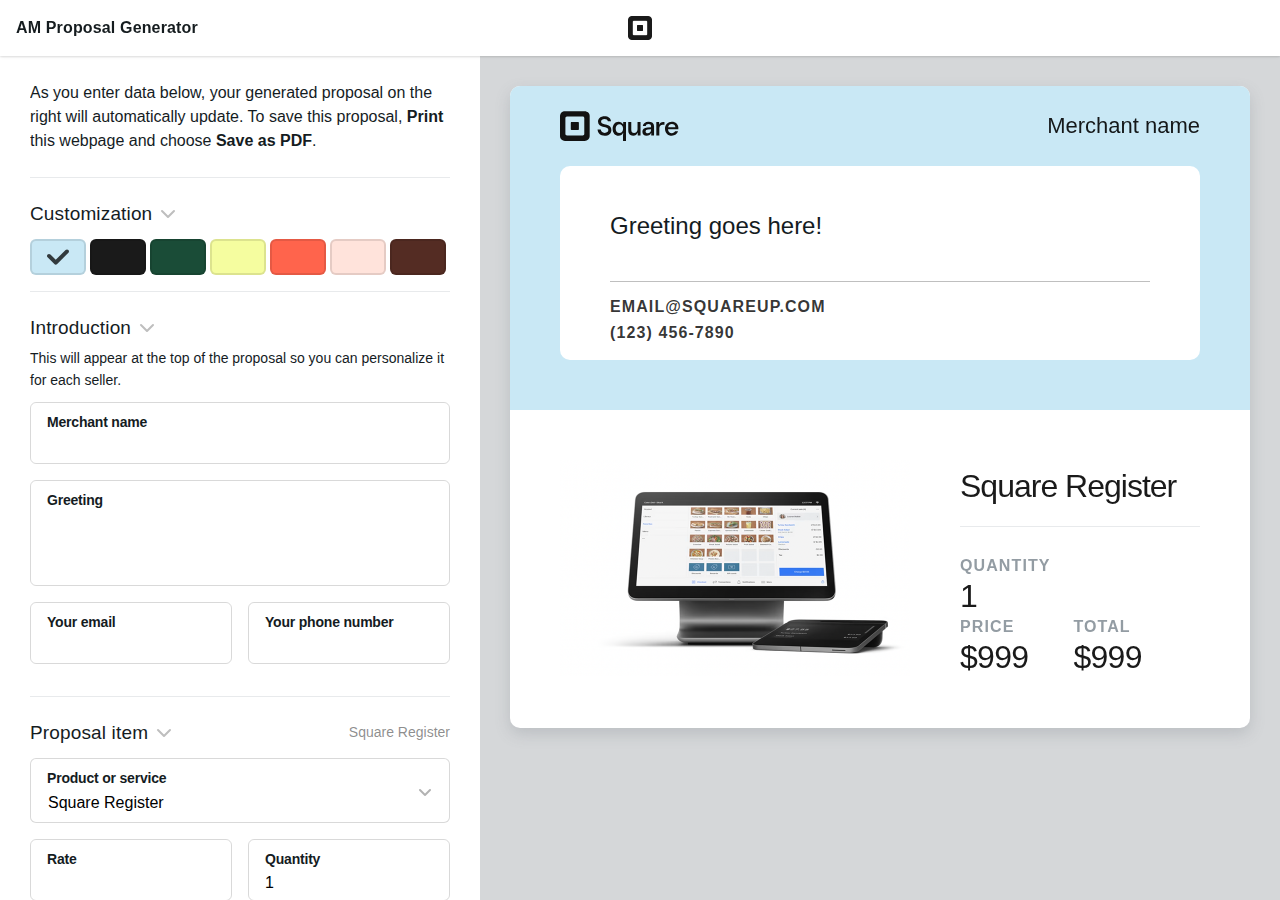
==== index.html @ faac7d54 "index" ====
<html>
<head>
	<meta http-equiv="Content-Type" content="text/html; charset=utf-8" />
	<meta name="description" content="AM Proposal Builder" />
	<meta name="author" content="Mike Rundle" />
	<meta name="viewport" content="width=device-width, initial-scale=1.0">

	<!-- <link rel="stylesheet" href="https://square-fonts-production-f.squarecdn.com/square-sans.min.css" /> -->

	<link rel="stylesheet" type="text/css" href="css/builder.css" />
	<script type="text/javascript">



	</script>
	<script src="scripts/common.js"></script>
	<script src="scripts/builder.js"></script>
</head>
<body>
	<header>
		<h1>AM Proposal Generator</h1>
	</header>
	<div class="sidebar">
		<p class="explanation">
			As you enter data below, your generated proposal on the right will automatically update. To save
			this proposal, <strong>Print</strong> this webpage and choose <strong>Save as PDF</strong>.
		</p>

		<section class="customization clearfix">
			<h2>Customization <img src="css/images/caret-down.svg" alt="Collapse section" /></h2>
			<a href="#" class="blue selected"><span></span></a>
			<a href="#" class="black reversed"><span></span></a>
			<a href="#" class="green reversed"><span></span></a>
			<a href="#" class="yellow"><span></span></a>
			<a href="#" class="orange reversed"><span></span></a>
			<a href="#" class="pink"><span></span></a>
			<a href="#" class="cocoa reversed"><span></span></a>
		</section>

		<section class="introduction">
			<h2>Introduction <img src="css/images/caret-down.svg" alt="Collapse section" /></h2>
			<p class="open">This will appear at the top of the proposal so you can personalize it for each seller.</p>
			<ul class="clearfix open">
				<li class="full">
					<label>Merchant name</label>
					<input class="merchant-name" type="text" value="" />
				</li>
				<li class="full">
					<label>Greeting</label>
					<textarea class="greeting"></textarea>
				</li>
				<li class="half">
					<label>Your email</label>
					<input class="your-email" type="text" value="" />
				</li>
				<li class="half last">
					<label>Your phone number</label>
					<input class="your-phone-number" type="text" value="" />
				</li>
			</ul>
		</section>

		<section class="proposal-item" id="393240234234">
			<h2>Proposal item <img src="css/images/caret-down.svg" alt="Collapse section" /></h2>
			<h3 class="product-name">Square Register</h3>
			<ul class="clearfix">
				<li class="full dropdown">
					<label for="item-name">Product or service</label>
					<select name="item-name" class="item-name">
						<optgroup label="Hardware">
							<option selected="selected">Square Register</option>
							<option>Square Terminal</option>
							<option>Square Stand</option>
							<option>Square Stand Mount</option>
							<option>Square Reader</option>
						</optgroup>
						<optgroup label="Services">
							<option>Square Point of Sale</option>
							<option>Square Online</option>
							<option>Square for Restaurants</option>
							<option>Square for Retail</option>
							<option>Square Appointments</option>
							<option>Square Payroll</option>
							<option>Square Invoices</option>
							<option>Square Payments</option>
							<option>Square Marketing</option>
							<option>Square Messages</option>
							<option>Square Loyalty</option>
							<option>Square Banking</option>
						</optgroup>
					</select>
				</li>
				<li class="half">
					<label for="rate">Rate</label>
					<input class="rate" name="rate" type="text" value="" />
				</li>
				<li class="half last">
					<label for="quantity">Quantity</label>
					<input class="quantity" name="quantity" type="text" value="1" />
				</li>
				<li class="half">
					<label for="price">Price</label>
					<input class="price" name="price" type="text" value="$999" />
				</li>
				<li class="half last">
					<label for="total">Total</label>
					<input class="total" name="total" type="text" value="$999" />
				</li>
				<li class="full">
					<label for="comments">Comments</label>
					<textarea class="textarea-comments" name="comments"></textarea>
				</li>
			</ul>
			<div class="buttons">
				<button class="add">Add item</button>
				<button class="remove">Remove this item</button>
			</div>
		</section>

	</div>

	<div class="preview-outer">
		<div class="preview">
			<div class="masthead blue">
				<div class="jewel">Square</div>
				<div class="merchant-name" data-default="Merchant name">Merchant name</div>
				<div class="masthead-inner">
					<h4 class="preview-greeting" data-default="Greeting goes here!">
						Greeting goes here!
						<!-- Sara,<br /><br />
						Here's a proposal that captures the new setup we talked about earlier this afternoon.<br /><br />
						Thanks!<br />
						Drake -->
					</h4>		
					<div class="contact-details">
						<h5 class="email" data-default="email@squareup.com"><a href="mailto:email@squareup.com">email@squareup.com</a></h5>
						<h5 class="phone" data-default="(123) 456-7890"><a href="tel:(123) 456-7890">(123) 456-7890</a></h5>
					</div> <!-- /contact-details -->
				</div> <!-- /masthead-inner -->
			</div> <!-- /masthead -->

			<div class="preview-items">

				<div id="preview-393240234234" class="preview-item hardware register clearfix">
					<img src="css/images/products/register@2x.png" />
					<h3 class="name">
						Square Register
						<small class="comments"></small>
					</h3>
					<ul class="details">
						<li class="rate" style="display: none;">
							<small>Rate</small>
							<big></big>
						</li>
						<li class="quantity">
							<small>Quantity</small>
							<big>1</big>
						</li>
						<li class="price">
							<small>Price</small>
							<big>$999</big>
						</li>
						<li class="total">
							<small>Total</small>
							<big>$999</big>
						</li>
					</ul>
				</div>
				<!--
				<div class="preview-item hardware terminal clearfix">
					<img src="css/images/products/terminal@2x.png" />
					<h3 class="name">Square Terminal</h3>
					<p class="comments">
						$100 discount off Terminal like we discussed on the phone
					</p>
					<ul class="details clearfix">
						<li class="quantity">
							<small>Quantity</small>
							<big>1</big>
						</li>
						<li class="price">
							<small>Price</small>
							<big>$199</big>
						</li>
						<li class="total">
							<small>Total</small>
							<big>$199</big>
						</li>
					</ul>
				</div>
				<div class="preview-item software square-point-of-sale clearfix">
					<h3 class="name">
						Square Point of Sale
					</h3>
					<p class="comments">
						asdfasdf
					</p>
					<ul class="details clearfix">
						<li class="rate">
							<small>Rate</small>
							<big>2.6% + 10&#162;</big>
						</li>
					</ul>
				</div>
				<div class="preview-item software square-payroll clearfix">
					<h3 class="name">
						Square Payroll
					</h3>
					<p class="comments">
						asdfasdf
					</p>
					<ul class="details clearfix">
						<li class="rate">
							<small>Quantity</small>
							<big>6 employees</big>
						</li>
						<li class="total">
							<small>Total</small>
							<big>$59 per month</big>
						</li>
					</ul>
				</div>
				-->
			</div>
		</div>
	</div>
</body>
</html>
---- css/builder.css ----
/**
 * AM Proposal Builder - CSS
 */

:root{--square-sans-text:"Square Sans Text VF","Square Sans Text",helvetica,arial,sans-serif;--square-sans-display:"Square Sans Display VF","Square Sans Display",helvetica,arial,sans-serif}@font-face{font-family:"Square Sans Text";src:url("https://square-fonts-production-f.squarecdn.com/square-text/SquareSansText-Regular.woff2") format("woff2"),url("https://square-fonts-production-f.squarecdn.com/square-text/SquareSansText-Regular.woff") format("woff"),url("https://square-fonts-production-f.squarecdn.com/square-text/SquareSansText-Regular.ttf") format("truetype");font-weight:400;font-style:normal;font-display:auto}@font-face{font-family:"Square Sans Text";src:url("https://square-fonts-production-f.squarecdn.com/square-text/SquareSansText-Italic.woff2") format("woff2"),url("https://square-fonts-production-f.squarecdn.com/square-text/SquareSansText-Italic.woff") format("woff"),url("https://square-fonts-production-f.squarecdn.com/square-text/SquareSansText-Italic.ttf") format("truetype");font-weight:400;font-style:italic;font-display:auto}@font-face{font-family:"Square Sans Text";src:url("https://square-fonts-production-f.squarecdn.com/square-text/SquareSansText-Medium.woff2") format("woff2"),url("https://square-fonts-production-f.squarecdn.com/square-text/SquareSansText-Medium.woff") format("woff"),url("https://square-fonts-production-f.squarecdn.com/square-text/SquareSansText-Medium.ttf") format("truetype");font-weight:500;font-style:normal;font-display:auto}@font-face{font-family:"Square Sans Text";src:url("https://square-fonts-production-f.squarecdn.com/square-text/SquareSansText-MediumItalic.woff2") format("woff2"),url("https://square-fonts-production-f.squarecdn.com/square-text/SquareSansText-MediumItalic.woff") format("woff"),url("https://square-fonts-production-f.squarecdn.com/square-text/SquareSansText-MediumItalic.ttf") format("truetype");font-weight:500;font-style:italic;font-display:auto}@font-face{font-family:"Square Sans Text";src:url("https://square-fonts-production-f.squarecdn.com/square-text/SquareSansText-SemiBold.woff2") format("woff2"),url("https://square-fonts-production-f.squarecdn.com/square-text/SquareSansText-SemiBold.woff") format("woff"),url("https://square-fonts-production-f.squarecdn.com/square-text/SquareSansText-SemiBold.ttf") format("truetype");font-weight:600;font-style:normal;font-display:auto}@font-face{font-family:"Square Sans Text";src:url("https://square-fonts-production-f.squarecdn.com/square-text/SquareSansText-SemiBoldItalic.woff2") format("woff2"),url("https://square-fonts-production-f.squarecdn.com/square-text/SquareSansText-SemiBoldItalic.woff") format("woff"),url("https://square-fonts-production-f.squarecdn.com/square-text/SquareSansText-SemiBoldItalic.ttf") format("truetype");font-weight:600;font-style:italic;font-display:auto}@font-face{font-family:"Square Sans Text";src:url("https://square-fonts-production-f.squarecdn.com/square-text/SquareSansText-Bold.woff2") format("woff2"),url("https://square-fonts-production-f.squarecdn.com/square-text/SquareSansText-Bold.woff") format("woff"),url("https://square-fonts-production-f.squarecdn.com/square-text/SquareSansText-Bold.ttf") format("truetype");font-weight:700;font-style:normal;font-display:auto}@font-face{font-family:"Square Sans Text";src:url("https://square-fonts-production-f.squarecdn.com/square-text/SquareSansText-BoldItalic.woff2") format("woff2"),url("https://square-fonts-production-f.squarecdn.com/square-text/SquareSansText-BoldItalic.woff") format("woff"),url("https://square-fonts-production-f.squarecdn.com/square-text/SquareSansText-BoldItalic.ttf") format("truetype");font-weight:700;font-style:italic;font-display:auto}@supports (font-variation-settings:normal){@font-face{font-family:"Square Sans Text VF";src:url("https://square-fonts-production-f.squarecdn.com/square-text/SquareSansText-Upright-VF.woff2") format("woff2 supports variations"),url("https://square-fonts-production-f.squarecdn.com/square-text/SquareSansText-Upright-VF.woff2") format("woff2-variations");font-weight:400 700;font-style:normal;font-display:auto}}@supports (font-variation-settings:normal){@font-face{font-family:"Square Sans Text VF";src:url("https://square-fonts-production-f.squarecdn.com/square-text/SquareSansText-Italic-VF.woff2") format("woff2 supports variations"),url("https://square-fonts-production-f.squarecdn.com/square-text/SquareSansText-Italic-VF.woff2") format("woff2-variations");font-weight:400 700;font-style:italic;font-display:auto}}@font-face{font-family:"Square Sans Display";src:url("https://square-fonts-production-f.squarecdn.com/square-display/SquareSansDisplay-Regular.woff2") format("woff2"),url("https://square-fonts-production-f.squarecdn.com/square-display/SquareSansDisplay-Regular.woff") format("woff"),url("https://square-fonts-production-f.squarecdn.com/square-display/SquareSansDisplay-Regular.ttf") format("truetype");font-weight:400;font-style:normal;font-display:auto}@font-face{font-family:"Square Sans Display";src:url("https://square-fonts-production-f.squarecdn.com/square-display/SquareSansDisplay-RegularCondensed.woff2") format("woff2"),url("https://square-fonts-production-f.squarecdn.com/square-display/SquareSansDisplay-RegularCondensed.woff") format("woff"),url("https://square-fonts-production-f.squarecdn.com/square-display/SquareSansDisplay-RegularCondensed.ttf") format("truetype");font-weight:400;font-style:normal;font-stretch:75%;font-display:auto}@font-face{font-family:"Square Sans Display";src:url("https://square-fonts-production-f.squarecdn.com/square-display/SquareSansDisplay-RegularExpanded.woff2") format("woff2"),url("https://square-fonts-production-f.squarecdn.com/square-display/SquareSansDisplay-RegularExpanded.woff") format("woff"),url("https://square-fonts-production-f.squarecdn.com/square-display/SquareSansDisplay-RegularExpanded.ttf") format("truetype");font-weight:400;font-style:normal;font-stretch:125%;font-display:auto}@font-face{font-family:"Square Sans Display";src:url("https://square-fonts-production-f.squarecdn.com/square-display/SquareSansDisplay-Medium.woff2") format("woff2"),url("https://square-fonts-production-f.squarecdn.com/square-display/SquareSansDisplay-Medium.woff") format("woff"),url("https://square-fonts-production-f.squarecdn.com/square-display/SquareSansDisplay-Medium.ttf") format("truetype");font-weight:500;font-style:normal;font-display:auto}@font-face{font-family:"Square Sans Display";src:url("https://square-fonts-production-f.squarecdn.com/square-display/SquareSansDisplay-MediumCondensed.woff2") format("woff2"),url("https://square-fonts-production-f.squarecdn.com/square-display/SquareSansDisplay-MediumCondensed.woff") format("woff"),url("https://square-fonts-production-f.squarecdn.com/square-display/SquareSansDisplay-MediumCondensed.ttf") format("truetype");font-weight:500;font-style:normal;font-stretch:75%;font-display:auto}@font-face{font-family:"Square Sans Display";src:url("https://square-fonts-production-f.squarecdn.com/square-display/SquareSansDisplay-MediumExpanded.woff2") format("woff2"),url("https://square-fonts-production-f.squarecdn.com/square-display/SquareSansDisplay-MediumExpanded.woff") format("woff"),url("https://square-fonts-production-f.squarecdn.com/square-display/SquareSansDisplay-MediumExpanded.ttf") format("truetype");font-weight:500;font-style:normal;font-stretch:125%;font-display:auto}@font-face{font-family:"Square Sans Display";src:url("https://square-fonts-production-f.squarecdn.com/square-display/SquareSansDisplay-Bold.woff2") format("woff2"),url("https://square-fonts-production-f.squarecdn.com/square-display/SquareSansDisplay-Bold.woff") format("woff"),url("https://square-fonts-production-f.squarecdn.com/square-display/SquareSansDisplay-Bold.ttf") format("truetype");font-weight:700;font-style:normal;font-display:auto}@font-face{font-family:"Square Sans Display";src:url("https://square-fonts-production-f.squarecdn.com/square-display/SquareSansDisplay-BoldCondensed.woff2") format("woff2"),url("https://square-fonts-production-f.squarecdn.com/square-display/SquareSansDisplay-BoldCondensed.woff") format("woff"),url("https://square-fonts-production-f.squarecdn.com/square-display/SquareSansDisplay-BoldCondensed.ttf") format("truetype");font-weight:700;font-style:normal;font-stretch:25%;font-display:auto}@font-face{font-family:"Square Sans Display";src:url("https://square-fonts-production-f.squarecdn.com/square-display/SquareSansDisplay-BoldExpanded.woff2") format("woff2"),url("https://square-fonts-production-f.squarecdn.com/square-display/SquareSansDisplay-BoldExpanded.woff") format("woff") url("https://square-fonts-production-f.squarecdn.com/square-display/SquareSansDisplay-BoldExpanded.ttf") format("truetype");font-weight:700;font-style:normal;font-stretch:125%;font-display:auto}@supports (font-variation-settings:normal){@font-face{font-family:"Square Sans Display VF";src:url("https://square-fonts-production-f.squarecdn.com/square-display/SquareSansDisplay-VF.woff2") format("woff2 supports variations"),url("https://square-fonts-production-f.squarecdn.com/square-display/SquareSansDisplay-VF.woff2") format("woff2-variations");font-weight:400 700;font-stretch:75% 125%;font-style:normal;font-display:auto}}

*, *:before, *:after {
	-moz-box-sizing: border-box; -webkit-box-sizing: border-box; box-sizing: border-box; }

h1, h2, h3, h4, h5, h6, form, input, ul, ol, li, img, p, fieldset { padding: 0; margin: 0; }

header, footer, section, aside, nav, article, figure { display: block; }

:root {
	--black: rgba(1,1,1,.9);
	--blue: #006AFF;

	/*font-synthesis: none;
	font-smooth: always;
	-moz-osz-font-smoothing: grayscale;
	-webkit-font-smoothing: subpixel-antialiased;*/
}

/* darkest grey 151C1F */
/* core grey 66717A */
/* core grey light 939CA3 */
/* core grey lighter D5D7D9 */
/* super light rules E8EAEC */

.clearfix:after {
	visibility: hidden;
	display: block;
	font-size: 0;
	content: "";
	clear: both;
	height: 0; }

* html .clearfix { zoom: 1; }
*:first-child+html .clearfix { zoom: 1; }

html, body {
	background: #D5D7D9;
	padding: 0;
	margin: 0;
	font: 400 14px/1.5em var(--square-sans-text);
	color: #151C1F; }

.preview-outer {
	display: block;
	position: fixed;
	overflow: scroll;
	overflow-x: hidden;
	top: 56px;
	left: 480px;
	width: calc(100vw - 480px);
	height: calc(100vh - 56px);
	padding: 30px;
	background: transparent; }

	.preview-outer::-webkit-scrollbar {
		width: 0;
		background: transparent; }

	.preview {
		width: 100%;
		box-shadow: 0px 6px 15px rgba(102, 113, 122, 0.23);
		border-radius: 10px;
		background: #fff; }

		.preview .masthead {
			border-top-left-radius: 10px;
			border-top-right-radius: 10px;
			padding: 80px 50px 50px 50px;
			position: relative; }

			.masthead .masthead-inner {
				background: #fff;
				border-radius: 10px;
				padding: 44px 50px 0 50px; }

			.masthead .jewel {
				display: block;
				position: absolute;
				top: 0;
				left: 50px;
				height: 80px;
				width: 250px;
				text-indent: -9000px;
				background: transparent url(images/square-logo.svg) center left no-repeat;
				background-size: 119px 30px; }

				.masthead.reversed .jewel {
					background-image: url(images/square-logo-white.svg); }

			.masthead .merchant-name {
				display: block;
				position: absolute;
				top: 0;
				right: 50px;
				text-align: right;
				font-family: var(--square-sans-display);
				font-weight: 400;
				font-size: 22px;
				color: var(--black);
				line-height: 80px; }

				.masthead.reversed .merchant-name {
					color: #fff; }

			.masthead.cocoa {
				background: #542C23; }

			.masthead.pink {
				background: #FFE3DB; }

			.masthead.orange {
				background: #FF644C; }

			.masthead.yellow {
				background: #F5FD9F; }

			.masthead.green {
				background: #1A4C37; }

			.masthead.black {
				background: var(--black); }

			.masthead.blue {
				background: #C9E8F5; }

		.preview .preview-items {
			padding: 50px 50px 1px 50px; }

		.preview .preview-item {
			display: block;
			clear: both;
			position: relative;
			margin: 0 0 50px 0; }

			.preview .preview-item.hardware {
				padding-left: 400px;
				min-height: 216px; }

			.preview .preview-item.software {
				position: relative;
				padding: 0;
				border-radius: 10px;
				overflow: hidden;
				height: 432px;
				margin: 0 0 50px 0; }

				.preview-item.software img {
					display: none !important; }

				.preview-item.software.square-point-of-sale {
					background: transparent url(images/products/pos@2x.png) center center no-repeat;
					background-size: cover; }

				.preview-item.software.square-payroll {
					background: transparent url(images/products/payroll@2x.png) center center no-repeat;
					background-size: cover; }

				.preview-item.software.square-online {
					background: transparent url(images/products/square-online@2x.jpg) center center no-repeat;
					background-size: cover; }

				.preview-item.software.square-for-restaurants {
					background: transparent url(images/products/square-for-restaurants@2x.jpg) center center no-repeat;
					background-size: cover; }		
					
				.preview-item.software.square-for-retail {
					background: transparent url(images/products/square-for-retail@2x.jpg) center center no-repeat;
					background-size: cover; }

				.preview-item.software.square-appointments {
					background: transparent url(images/products/square-appointments@2x.jpg) center center no-repeat;
					background-size: cover; }

				.preview-item.software.square-invoices {
					background: transparent url(images/products/square-invoices@2x.jpg) center center no-repeat;
					background-size: cover; }

				.preview-item.software.square-payments {
					background: transparent url(images/products/square-payments@2x.jpg) center center no-repeat;
					background-size: cover; }

				.preview-item.software.square-marketing {
					background: transparent url(images/products/square-marketing@2x.jpg) center center no-repeat;
					background-size: cover; }

				.preview-item.software.square-messages {
					background: transparent url(images/products/square-messages@2x.jpg) center center no-repeat;
					background-size: cover; }

				.preview-item.software.square-loyalty {
					background: transparent url(images/products/square-loyalty@2x.jpg) center center no-repeat;
					background-size: cover; }

				.preview-item.software.square-banking {
					background: transparent url(images/products/square-banking@2x.jpg) center center no-repeat;
					background-size: cover; }

				.preview-item.software h3 {
					position: absolute;
					bottom: 131px;
					left: 50px;
					right: 50px;
					padding: 0 0 14px 0;
					margin: 0;
					font-size: 32px;
					color: #fff;

					font: var(--square-sans-display);
					font-size: 32px;
					color: #fff;
					font-weight: 500;
					letter-spacing: -1px;
					line-height: 32px;

					-webkit-font-smoothing: antialiased;
					border-bottom: 1px solid rgba(255,255,255,.25); }

					.preview-item.software h3 small.comments {
						display: block;
						padding: 6px 0;
						margin: 0;
						-webkit-font-smoothing: antialiased;
						color: rgba(255,255,255,.75);
						font-size: 16px;
						line-height: 24px;
						font-weight: 400; }

				.preview-item.software ul.details {
					display: block;
					position: absolute;
					bottom: 40px;
					left: 50px;
					right: 50px;

					list-style: none;
					padding: 30px 0 0 0;
					margin: 0; }

					.preview-item.software ul.details li {
						display: block;
						float: left;
						height: 61px;
						padding: 0;
						margin: 0 60px 0 0; }

						.preview-item.software ul.details li small {
							display: block;
							text-transform: uppercase;

							font-size: 16px;
							font-family: var(--square-sans-display);
							font-weight: 600;
							letter-spacing: 1.1px;
							font-style: normal;
							font-stretch: 125%;
							font-display: auto;
							text-transform: uppercase;
							line-height: 1em;

							/*
							
							-webkit-font-smoothing: antialiased;
							*/
							
							padding: 0;
							margin: 0 0 10px 0;
							color: rgba(255,255,255,.75); }

						.preview-item.software ul.details li big {
							font: var(--square-sans-display);
							font-weight:500;font-style:normal;font-stretch:125% !important;
							
							
							display: block;
							
							font-size: 32px;
							
							letter-spacing: -0.7px;
							-webkit-font-smoothing: antialiased;
							display: block;
						
							color: #fff; }




			.preview-item.hardware img {
				display: block;
				position: absolute;
				top: 0;
				left: 0;
				width: 350px; }

			.preview-item.hardware h3 {
				font: var(--square-sans-display);
				font-size: 32px;
				color: var(--black);
				padding: 10px 0 12px 0;
				margin: 0 0 28px 0;
				
				font-weight: 500;
				letter-spacing: -1px;
				line-height: 32px;
				border-bottom: 1px solid #E8EAEC; }

				.preview-item.hardware h3 small.comments {
					display: block;
					padding: 6px 0;
					margin: 0;
					-webkit-font-smoothing: antialiased;
					letter-spacing: 0;
					font-size: 16px;
					line-height: 24px;
					font-weight: 400; }

			.preview-item.hardware ul.details {
				display: block;
				list-style: none;
				padding: 0;
				margin: 0; }

				.preview-item.hardware ul.details li {
					display: block;
					float: left;
					height: 61px;
					padding: 0;
					margin: 0 45px 0 0; }

					.preview-item.hardware ul.details li small {
						display: block;

						font-size: 16px;
						font-family: var(--square-sans-display);
						font-weight: 600;
						letter-spacing: 1.1px;
						font-style: normal;
						font-stretch: 125%;
						font-display: auto;
						text-transform: uppercase;

						/*
						text-transform: uppercase;
						font-size: 18px;
						-webkit-font-smoothing: antialiased;
						line-height: 1em;
						font-weight: 700;
						*/
						padding: 0;
						margin: 0 0 10px 0;
						color: #939CA3; }

					.preview-item.hardware ul.details li big {
						
						font: var(--square-sans-display);
						font-weight:500;font-style:normal;font-stretch:125% !important;
						
						color: var(--black);
						display: block;
						
						font-size: 32px;
						
						letter-spacing: -0.7px; }





		.preview h4 {
			padding: 0;
			margin: 0 0 40px 0;
			font-size: 24px;
			font-weight: 400;
			-webkit-font-smoothing: antialiased;
			line-height: 1.3em; }

		.preview .contact-details {
			padding: 14px 0 12px 0;
			border-top: 1px solid rgba(0,0,0,.25); }

			.contact-details h5 {
				display: block;
				font-size: 16px;
				font-family: var(--square-sans-display);
				font-weight: 600;
				letter-spacing: 1.1px;
				font-style: normal;
				font-stretch: 125%;
				font-display: auto;
				text-transform: uppercase;
				padding-bottom: 5px;
				margin: 0;
				color: rgba(0,0,0,.8); }

				.contact-details h5 a {
					transition: color 150ms ease-in-out;
					text-decoration: none;
					color: rgba(0,0,0,.8); }

					.contact-details h5 a:hover {
						color: var(--blue); }
		
		/*

			.preview h5 {
				display: block;
				float: left;
				height: 32px;
				padding: 0 30px 0 0;
				margin: 0;
				text-align: left;
				line-height: 32px;
				color: #000;
				font-weight: 500;
				font-size: 16px; }

				.preview h5 a {
					color: #000;
					text-decoration: none;
					border-bottom: 1px solid rgba(0,0,0,.25); }

		.preview h5.email {
			background: transparent url(images/email-icon@2x.png) left center no-repeat;
			background-size: 24px 24px;
			padding-left: 32px; }

		.preview h5.phone {
			background: transparent url(images/phone-icon@2x.png) left center no-repeat;
			background-size: 24px 24px;
			padding-left: 32px; } */

.sidebar {
	display: block;
	position: fixed;
	overflow: scroll;
	overflow-x: hidden;
	padding-top: 25px;
	padding-bottom: 25px;
	top: 56px;
	left: 0;
	bottom: 0;
	width: 480px;
	background: #fff; }

	.sidebar::-webkit-scrollbar {
		width: 0;  /* Remove scrollbar space */
		background: transparent;  /* Optional: just make scrollbar invisible */ }

	.sidebar section {
		display: block;
		position: relative;
		margin: 0 30px 0 30px;
		padding: 26px 0 16px 0;
		border-bottom: 1px solid #E8EAEC; }

		section.customization a {
			float: left;
			display: block;
			cursor: hand;
			background: #fff;
			position: relative;
			width: 56px;
			height: 36px;
			border: 2px solid rgba(0,0,0,.1);
			background: yellow;
			transition: transform 150ms ease-in-out;
			border-radius: 6px;
			margin: 0 4px 0 0; }

			section.customization a.closed {
				display: none; }

			section.customization a:last-child {
				margin-right: 0; }

			section.customization a.cocoa {
				background: #542C23; }

			section.customization a.pink {
				background: #FFE3DB; }

			section.customization a.orange {
				background: #FF644C; }

			section.customization a.yellow {
				background: #F5FD9F; }

			section.customization a.green {
				background: #1A4C37; }

			section.customization a.blue {
				background: #C9E8F5; }

			section.customization a.black {
				background: var(--black); }

			section.customization a:hover {
				cursor: hand;
				transform: scale(1.08,1.08); }

			section.customization a span {
				display: none;
				position: absolute;
				cursor: hand;
				opacity: .75;
				top: 0;
				left: 0;
				right: 0;
				bottom: 0;
				background: transparent url(images/icon-check-black.svg) center center no-repeat;
				background-size: 24px 24px; }

				section.customization a.reversed span {
					background-image: url(images/icon-check-white.svg); }

				section.customization a.selected span {
					display: block; }


		section .buttons {
			display: block;
			height: 40px;
			position: relative; }

			.buttons button {
				order:none;
				background-image:none;
				background-color:transparent;
				-webkit-box-shadow: none;
				-moz-box-shadow: none;
				box-shadow: none;
				outline: none;
				/* overrides */

				display: block;
				-webkit-font-smoothing: antialiased;
				border: none;
				height: 40px;
				font-family: inherit;
				font-weight: 600;
				padding: 0 12px;
				margin: 0;
				border-radius: 6px;
				font-size: 14px;
				line-height: 40px;
				transition: transform 150ms ease-in-out;
				text-align: center; }

				.buttons button.add {
					position: absolute;
					top: 0;
					right: 0;
					bottom: 0;
					color: #fff;
					background: #005AD9; }

				.buttons button.remove {
					position: absolute;
					top: 0;
					left: 0;
					bottom: 0;
					background: rgba(0,0,0,.05);
					color: #005AD9; }

				.buttons button:hover {
					cursor: hand;
					transform: scale(1.08,1.08); }

		section ul {
			padding: 0;
			margin: 0;
			list-style: none; }

			section ul.closed {
				display: none; }

			section ul li {
				display: block;
				transition: border 150ms ease-in-out;
				border-radius: 6px;
				border: 1px solid rgba(0, 0, 0, 0.15);
				padding: 12px 16px 8px 16px;
				margin: 0 0 16px 0; }

				section ul li:hover {
					border-color: rgba(0,0,0,0.3); }

				section ul li:has(*:focus) {
					border-color: var(--blue); }

				section ul li.half {
					width: 202px;
					float: left;
					margin-right: 16px; }

					section ul li.half.last {
						margin-right: 0; }

				section ul li.full {
					clear: both; }

				section ul li.dropdown {
					background: transparent url(images/caret@2x.png) 96% center no-repeat;
					background-size: 16px 16px; }

				section ul li select {
					border:none;
					background-image:none;
					background-color:transparent;
					-webkit-box-shadow: none;
					-moz-box-shadow: none;
					box-shadow: none;
					outline: none;
					-webkit-appearance: none;
					-moz-appearance: none;
					text-indent: 1px;
					text-overflow: '';

					/* overrides */
					-webkit-font-smoothing: antialiased;
					width: 100%;
					font-weight: 400;
					font-family: inherit;
					font-size: 16px;
					padding: 9px 0 3px 0; }

				section ul li textarea {
					border:none;
					background-image:none;
					background-color:transparent;
					-webkit-box-shadow: none;
					-moz-box-shadow: none;
					box-shadow: none;
					outline: none;

					/* overrides */
					margin-left: -2px;
					text-indent: 0;
					height: 70px;
					font-weight: 400;
					font-family: inherit;
					font-size: 16px;
					width: 100%;
					line-height: 24px;
					-webkit-font-smoothing: antialiased;
					overflow: hidden;
					resize: none; }

				section ul li input[type="text"] {
					border:none;
					background-image:none;
					background-color:transparent;
					-webkit-box-shadow: none;
					-moz-box-shadow: none;
					box-shadow: none;
					outline: none;

					/* overrides */
					-webkit-font-smoothing: antialiased;
					padding: 5px 0 2px 0;
					font-weight: 400;
					font-size: 16px;
					width: 100%;
					margin-bottom: -5px;
					line-height: 24px; }

				section ul li label {
					display: block;
					background: transparent;
					-webkit-font-smoothing: antialiased;
					font-size: 14px;
					letter-spacing: -0.2px;
					font-weight: 600;
					font-size: 14px;
					line-height: 14px;
					padding: 0;
					margin: 0 0 0 0; }

		section h3 {
			position: absolute;
			top: 28px;
			right: 0;
			text-align: right;
			padding: 0;
			margin: 0;
			font-family: var(--square-sans-text);
			font-weight: normal;
			font-size: 14px;
			line-height: 1em;
			color: var(--black);
			opacity: .5; }


		section h2 {
			font-family: var(--square-sans-display);
			font-weight: 500;
			font-size: 19px;
			line-height: 1em;
			letter-spacing: 0.15px;
			cursor: hand;
			margin-bottom: 16px; }

			section h2 img {
				transition: all 200ms ease-in-out;
				position: relative;
				top: 2px;
				left: 2px;
				opacity: .25; }

				section h2 img.closed {
					transform: rotate(180deg); }

				section h2:hover img {
					opacity: 1; }

			section h2 + p {
				margin-top: -6px; }

		section p {
			-webkit-font-smoothing: antialiased;
			font-weight: 400;
			font-size: 14px;
			line-height: 22px;
			padding: 0 0 11px 0;
			margin: 0; }

			section p.closed {
				display: none; }

	.sidebar p.explanation {
		margin: 0 30px;
		padding: 0 0 24px 0;
		border-bottom: 1px solid #E8EAEC;
		font-size: 16px;
		line-height: 24px; }

		.sidebar p.explanation strong {
			font-family: var(--square-sans-display);
			font-weight: bold; }

header {
	z-index: 1000;
	display: block;
	position: absolute;
	top: 0;
	left: 0;
	right: 0;
	height: 56px;
	background: #fff url(images/header-bg@2x.png) center center no-repeat no-repeat;
	background-size: 390px 56px;
	box-shadow: 0px 0px 4px rgba(0, 0, 0, 0.1), 0px 1px 2px rgba(0, 0, 0, 0.1); }

	header h1 {
		font-family: var(--square-sans-display);
		-webkit-font-smoothing: antialiased;
		text-indent: 16px;
		letter-spacing: 0.15px;
		padding: 0;
		margin: 0;
		height: 56px;
		font-weight: 600;
		font-size: 16px;
		line-height: 56px; }






@page { margin: 10px; }

@media print {

	html, body {
		padding: 0;
		margin: 0; }

	body {
		background: #fff;
		-webkit-print-color-adjust: exact !important; }

	header, .sidebar {
		display: none; }

	.preview-outer {
		position: relative;
		overflow: auto;
		overflow-x: auto;
		top: 0;
		left: 0;
		width: auto;
		height: auto;
		padding: 0; }

		.preview-outer .preview {
			width: auto;
			border-radius: 0;
			padding: 10px; }

			.preview .preview-item.software {
				page-break-inside: avoid;
				border-radius: 5px;
				height: 250px; }

				.preview-item.software h3 {
					left: 30px;
					right: 30px;
					bottom: 95px;
					padding-bottom: 8px;
					font-size: 26px;
					line-height: 1.3em; }

					/* .preview-item.software .comments {


					.preview-item.software h3 small.comments {
						padding-top: 1px;
						color: #fff; } */

				.preview-item.software ul.details {
					padding-top: 20px;
					bottom: 30px;
					left: 30px; }

					.preview-item.software ul.details li {
						height: 40px;
						margin-right: 50px; }

						.preview-item.software ul.details li small {
							margin-bottom: 5px;
							font-size: 13px; }

						.preview-item.software ul.details li big {
							font-size: 18px; }

			.preview .preview-item.hardware {
				page-break-inside: avoid;
				margin-bottom: 50px;
				min-height: 130px;
				padding-left: 225px; }

				.preview-item.hardware ul.details li {
					height: 30px;
					margin-right: 50px; }

					.preview-item.hardware ul.details li small {
						margin-bottom: 5px;
						font-size: 13px; }

					.preview-item.hardware ul.details li big {
						font-size: 18px; }

				.preview-item.hardware h3 {
					padding: 0;
					margin-bottom: 18px;
					font-size: 18px;
					line-height: 1.3em; }

				.preview-item.hardware img {
					width: 200px; }

			.preview .logo-lockup {
				margin-bottom: 40px; }

			.preview h4 {
				font-size: 18px;
				margin-bottom: 10px; }


.preview .masthead {
	border-radius: 10px !important; }




}









































/*
@font-face {
    font-family: "Square Market";
    font-display: block;
    src: url("fonts/sqmarket-thin.woff2") format("woff2");
    font-weight: 100
}

@font-face {
    font-family: "Square Market";
    font-display: block;
    src: url("fonts/sqmarket-thin-italic.woff2") format("woff2");
    font-weight: 100;
    font-style: italic
}

@font-face {
    font-family: "Square Market";
    font-display: block;
    src: url("fonts/sqmarket-light.woff2") format("woff2");
    font-weight: 300
}

@font-face {
    font-family: "Square Market";
    font-display: block;
    src: url("fonts/sqmarket-light-italic.woff2") format("woff2");
    font-weight: 300;
    font-style: italic
}

@font-face {
    font-family: "Square Market";
    font-display: block;
    src: url("fonts/sqmarket-regular.woff2") format("woff2");
    font-weight: 400
}

@font-face {
    font-family: "Square Market";
    font-display: block;
    src: url("fonts/sqmarket-regular-italic.woff2") format("woff2");
    font-weight: 400;
    font-style: italic
}

@font-face {
    font-family: "Square Market";
    font-display: block;
    src: url("fonts/sqmarket-medium.woff2") format("woff2");
    font-weight: 600
}

@font-face {
    font-family: "Square Market";
    font-display: block;
    src: url("fonts/sqmarket-medium-italic.woff2") format("woff2");
    font-weight: 600;
    font-style: italic
}

@font-face {
    font-family: "Square Market";
    font-display: block;
    src: url("fonts/sqmarket-bold.woff2") format("woff2");
    font-weight: 700
}

@font-face {
    font-family: "Square Market";
    font-display: block;
    src: url("fonts/sqmarket-bold-italic.woff2") format("woff2");
    font-weight: 700;
    font-style: italic
}
*/
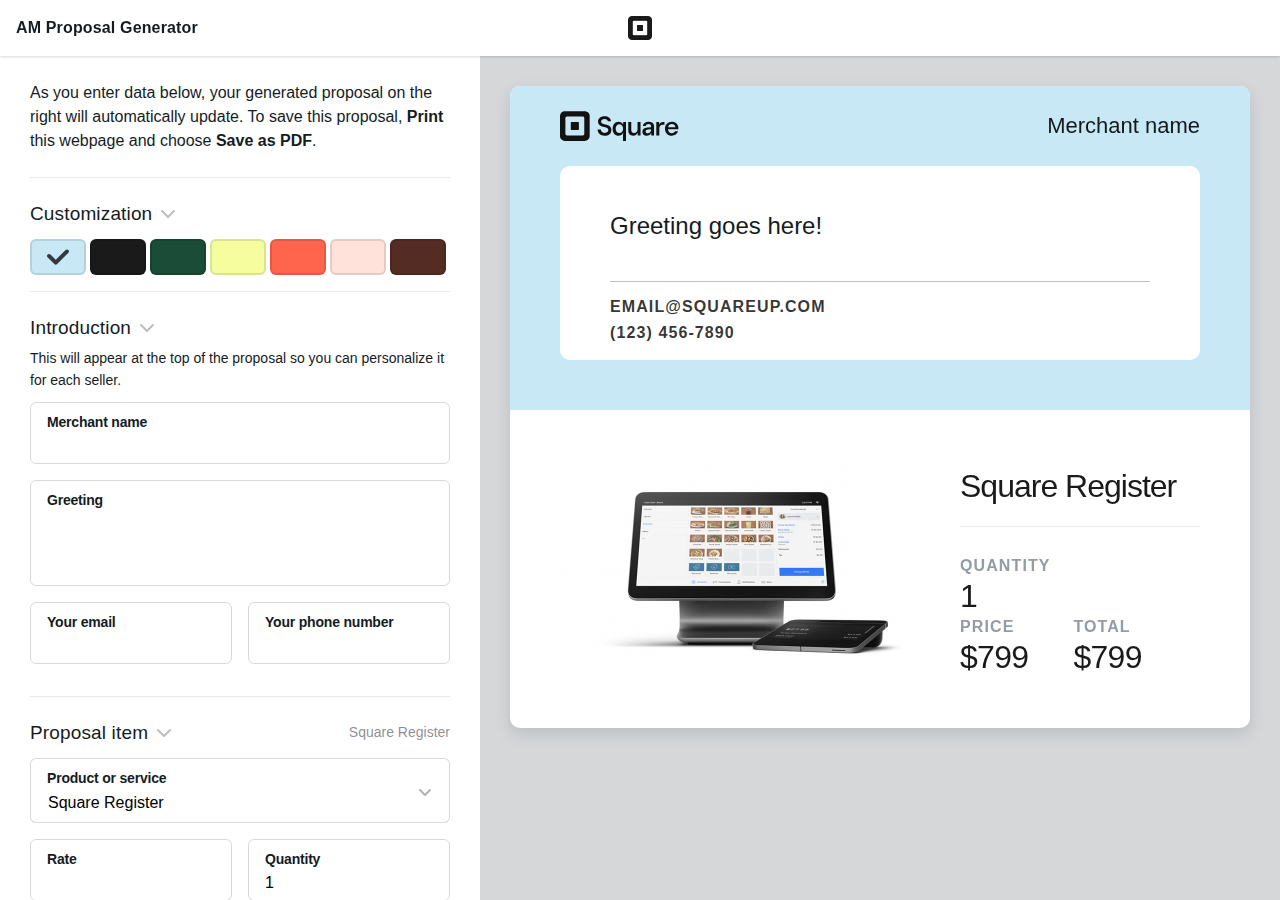
==== commit 2e53051f: "live price updates" ====
--- a/index.html
+++ b/index.html
@@ -100,11 +100,11 @@
 				</li>
 				<li class="half">
 					<label for="price">Price</label>
-					<input class="price" name="price" type="text" value="$999" />
+					<input class="price" name="price" type="text" value="$799" />
 				</li>
 				<li class="half last">
 					<label for="total">Total</label>
-					<input class="total" name="total" type="text" value="$999" />
+					<input class="total" name="total" type="text" value="$799" />
 				</li>
 				<li class="full">
 					<label for="comments">Comments</label>
@@ -158,11 +158,11 @@
 						</li>
 						<li class="price">
 							<small>Price</small>
-							<big>$999</big>
+							<big>$799</big>
 						</li>
 						<li class="total">
 							<small>Total</small>
-							<big>$999</big>
+							<big>$799</big>
 						</li>
 					</ul>
 				</div>
